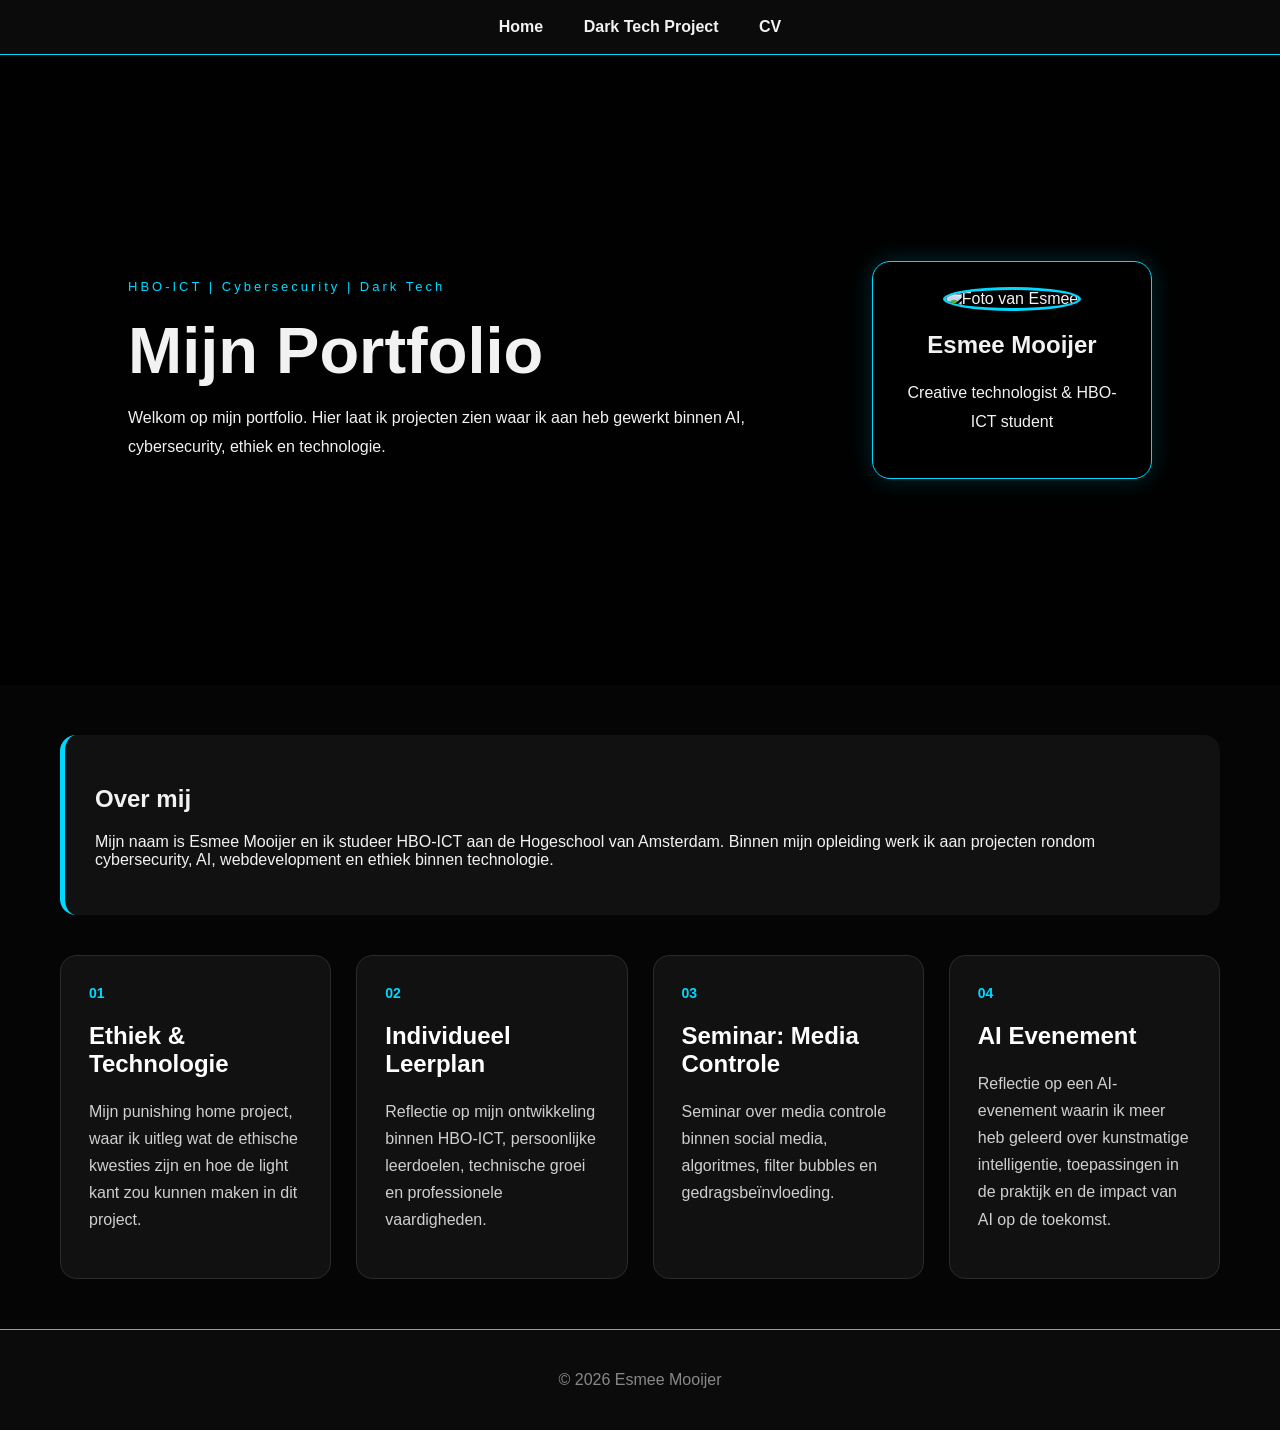
==== index.html @ 1748df6f "Add files via upload" ====
<!DOCTYPE html>
<html lang="nl">

<head>
    <meta charset="UTF-8">
    <title>Portfolio Esmee</title>
    <link rel="stylesheet" href="style.css">
</head>

<body>

    <nav class="navbar">
        <a href="index.html">Home</a>
        <a href="darktech.html">Dark Tech Project</a>
        <a href="cv.html">CV</a>
    </nav>

    <header class="hero">
        <div class="hero-text">
            <p class="tag">HBO-ICT | Cybersecurity | Dark Tech</p>
            <h1>Mijn Portfolio</h1>
            <p>
                Welkom op mijn portfolio. Hier laat ik projecten zien waar ik aan heb gewerkt
                binnen AI, cybersecurity, ethiek en technologie.
            </p>
        </div>

        <div class="profile-card">
            <img src="images/profielfoto.jpg" alt="Foto van Esmee">
            <h2>Esmee Mooijer</h2>
            <p>Creative technologist & HBO-ICT student</p>
        </div>
    </header>

    <main>

        <section class="about">
            <h2>Over mij</h2>
            <p>
                Mijn naam is Esmee Mooijer en ik studeer HBO-ICT aan de Hogeschool van Amsterdam.
                Binnen mijn opleiding werk ik aan projecten rondom cybersecurity, AI, webdevelopment
                en ethiek binnen technologie.
            </p>
        </section>

        <section class="projects">

            <div class="project-card" onclick="location.href='ethiek.html'">
                <span>01</span>
                <h2>Ethiek & Technologie</h2>
                <p>
                    Mijn punishing home project, waar ik uitleg wat de ethische kwesties zijn en hoe de light kant zou
                    kunnen maken in dit project.
                </p>
            </div>

            <div class="project-card" onclick="location.href='leerplan.html'">
                <span>02</span>
                <h2>Individueel Leerplan</h2>
                <p>
                    Reflectie op mijn ontwikkeling binnen HBO-ICT, persoonlijke leerdoelen,
                    technische groei en professionele vaardigheden.
                </p>
            </div>

            <div class="project-card" onclick="location.href='seminar.html'">
                <span>03</span>
                <h2>Seminar: Media Controle</h2>
                <p>
                    Seminar over media controle binnen social media, algoritmes,
                    filter bubbles en gedragsbeïnvloeding.
                </p>
            </div>

            <div class="project-card" onclick="location.href='evenement.html'">
                <span>04</span>
                <h2>AI Evenement</h2>
                <p>
                    Reflectie op een AI-evenement waarin ik meer heb geleerd over
                    kunstmatige intelligentie, toepassingen in de praktijk en de impact
                    van AI op de toekomst.
                </p>
            </div>

        </section>

    </main>

    <footer>
        <p>© 2026 Esmee Mooijer</p>
    </footer>

</body>

</html>
---- style.css ----
* {
     box-sizing: border-box;
 }

 body {
     margin: 0;
     font-family: Arial, sans-serif;
     background: #050505;
     color: #f2f2f2;
 }

 /* NAVBAR */

 .navbar {
     background: #0b0b0b;
     padding: 18px;
     text-align: center;
     border-bottom: 1px solid #00d9ff;
 }

 .navbar a {
     color: #f2f2f2;
     text-decoration: none;
     margin: 0 18px;
     font-weight: bold;
     transition: 0.3s;
 }

 .navbar a:hover {
     color: #00d9ff;
 }

 /* HERO */

 .hero {
     min-height: 70vh;

     display: flex;
     justify-content: space-between;
     align-items: center;

     gap: 40px;

     padding: 70px 10%;

     background:
         linear-gradient(rgba(0, 0, 0, 0.75), rgba(0, 0, 0, 0.9)),
         url("/images/darktech-bg.png");

     background-size: cover;
     background-position: center;
 }

 .hero-text {
     max-width: 650px;
 }

 .tag {
     color: #00d9ff;
     letter-spacing: 3px;
     font-size: 13px;
 }

 .hero h1 {
     font-size: 65px;
     margin: 15px 0;
 }

 .hero p {
     line-height: 1.8;
 }

 /* PROFIEL */

 .profile-card {
     background: rgba(0, 0, 0, 0.7);

     border: 1px solid #00d9ff;

     padding: 25px;

     border-radius: 18px;

     text-align: center;

     width: 280px;

     box-shadow: 0 0 25px rgba(0, 217, 255, 0.2);
 }

 .profile-card img {
     width: 180px;
     height: 180px;

     object-fit: cover;

     border-radius: 50%;

     border: 3px solid #00d9ff;
 }

 /* MAIN */

 main {
     max-width: 1200px;
     margin: auto;
     padding: 50px 20px;
 }

 /* ABOUT */

 .about {
     background: #111;

     padding: 30px;

     border-radius: 16px;

     border-left: 5px solid #00d9ff;

     margin-bottom: 40px;
 }

 /* PROJECTS */

 .projects {
     display: grid;

     grid-template-columns:
         repeat(auto-fit, minmax(260px, 1fr));

     gap: 25px;
 }

 .project-card {
     background: #111;

     padding: 28px;

     border-radius: 16px;

     border: 1px solid #2b2b2b;

     cursor: pointer;

     transition: 0.3s;
 }

 .project-card:hover {
     transform: translateY(-5px);

     border-color: #00d9ff;

     box-shadow: 0 0 20px rgba(0, 217, 255, 0.2);
 }

 .project-card span {
     color: #00d9ff;
     font-size: 14px;
     font-weight: bold;
 }

 .project-card h2 {
     color: white;
 }

 .project-card p {
     color: #cfcfcf;
     line-height: 1.7;
 }

 /* FOOTER */

 footer {
     text-align: center;

     padding: 25px;

     background: #0b0b0b;

     border-top: 1px solid #00d9ff;

     color: #888;
 }

 /* DARKTECH PAGE */

 .darktech-body {
     background: #020202;
     color: #00d9ff;
     font-family: "Courier New", monospace;
     overflow-x: hidden;
 }

 .scanlines {
     position: fixed;

     width: 100%;
     height: 100%;

     pointer-events: none;

     background:
         repeating-linear-gradient(to bottom,
             rgba(255, 255, 255, 0.03),
             rgba(255, 255, 255, 0.03) 1px,
             transparent 1px,
             transparent 3px);

     z-index: 999;
 }

 .system-header {
     text-align: center;

     padding: 100px 20px 60px;

     background:
         linear-gradient(rgba(0, 0, 0, 0.85), rgba(0, 0, 0, 0.95)),
         url("/images/darktech-bg.png");

     background-size: cover;
     background-position: center;

     border-bottom: 1px solid #00d9ff;
 }

 .system-tag {
     color: #ff3b3b;
     letter-spacing: 4px;
     font-size: 13px;
 }

 .system-header h1 {
     font-size: 70px;
     margin: 20px 0;

     text-shadow: 0 0 15px #00d9ff;
 }

 .system-description {
     color: #d4d4d4;
     font-size: 18px;
 }

 .darktech-container {
     width: 90%;
     max-width: 1200px;

     margin: auto;

     padding: 50px 0;
 }

 .terminal-box {
     background: rgba(0, 0, 0, 0.75);

     border: 1px solid #00d9ff;

     padding: 30px;

     margin-bottom: 30px;

     box-shadow: 0 0 15px rgba(0, 217, 255, 0.15);
 }

 .terminal-title {
     color: #ff3b3b;

     font-weight: bold;

     margin-bottom: 20px;

     letter-spacing: 2px;
 }

 .terminal-box p,
 .terminal-box li {
     color: #d8f8ff;
     line-height: 1.8;
 }

 .status-grid {
     display: grid;

     grid-template-columns:
         repeat(auto-fit, minmax(220px, 1fr));

     gap: 20px;
 }

 .status-card {
     border: 1px solid #00d9ff;

     padding: 20px;

     background: rgba(0, 0, 0, 0.5);
 }

 .status-card span {
     color: #ff3b3b;
 }

 .status-card h3 {
     color: white;
 }

 .system-footer {
     text-align: center;

     padding: 30px;

     border-top: 1px solid #00d9ff;

     color: #888;
 }

 /* RESPONSIVE */

 @media (max-width: 900px) {

     .hero {
         flex-direction: column;
         text-align: center;
     }

     .hero h1 {
         font-size: 45px;
     }

     .system-header h1 {
         font-size: 42px;
     }
 }

 .gallery {
     display: grid;

     grid-template-columns:
         repeat(auto-fit, minmax(250px, 1fr));

     gap: 20px;

     margin-top: 20px;
 }

 .gallery img {
     width: 100%;

     height: 260px;

     object-fit: cover;

     border-radius: 14px;

     border: 1px solid #00d9ff;

     transition: 0.3s;

     box-shadow: 0 0 15px rgba(0, 217, 255, 0.12);
 }

 .gallery img:hover {
     transform: scale(1.02);

     box-shadow: 0 0 25px rgba(0, 217, 255, 0.35);
 }

 .download-box {

     display: flex;

     gap: 25px;

     flex-wrap: wrap;

     margin-top: 25px;

 }

 .download-card {

     flex: 1;

     min-width: 250px;

     background: #151515;

     padding: 25px;

     border-radius: 18px;

     border: 1px solid #222;

     transition: 0.3s;

 }

 .download-card:hover {

     transform: translateY(-4px);

     box-shadow: 0 0 18px rgba(0, 217, 255, 0.15);

 }

 .download-button {

     display: inline-block;

     margin-top: 15px;

     padding: 12px 18px;

     background: #00d9ff;

     color: black;

     text-decoration: none;

     font-weight: bold;

     border-radius: 10px;

     transition: 0.3s;

 }

 .download-button:hover {

     background: #63ebff;

 }
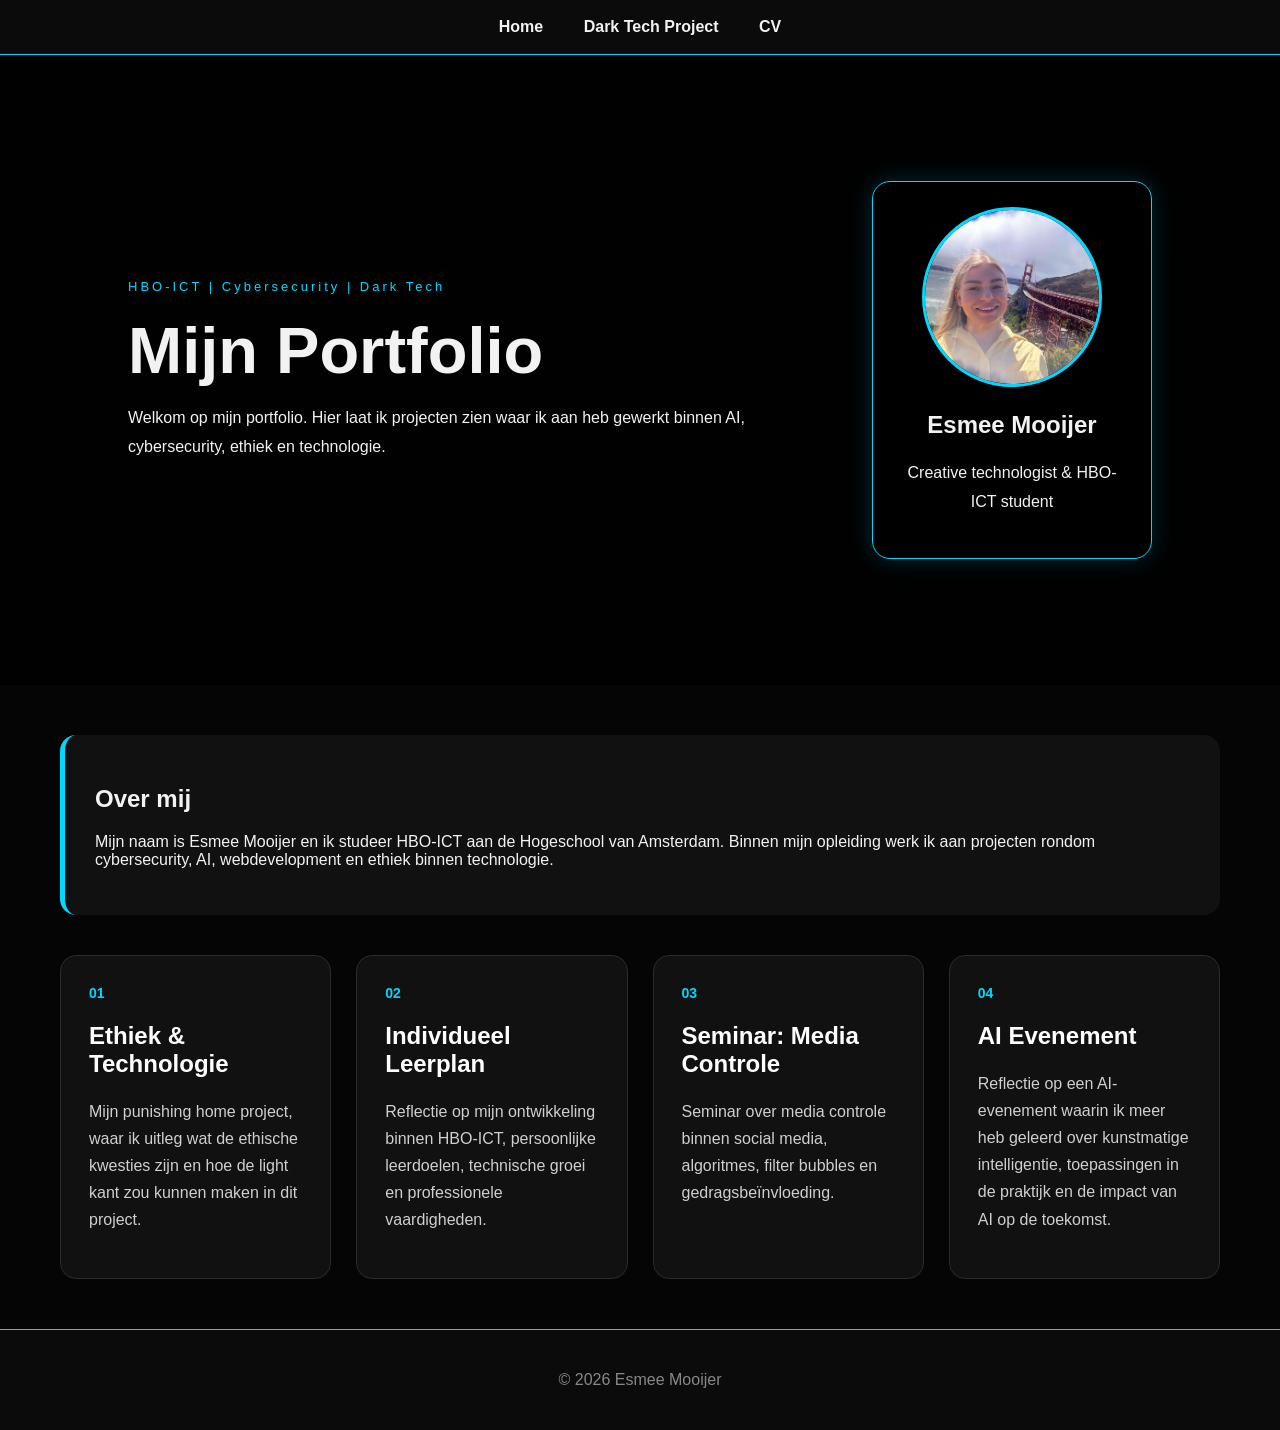
==== commit b3193386: "Update index.html" ====
--- a/index.html
+++ b/index.html
@@ -26,7 +26,7 @@
         </div>
 
         <div class="profile-card">
-            <img src="images/profielfoto.jpg" alt="Foto van Esmee">
+            <img src="profielfoto.jpg" alt="Foto van Esmee">
             <h2>Esmee Mooijer</h2>
             <p>Creative technologist & HBO-ICT student</p>
         </div>
@@ -92,4 +92,4 @@
 
 </body>
 
-</html>+</html>
